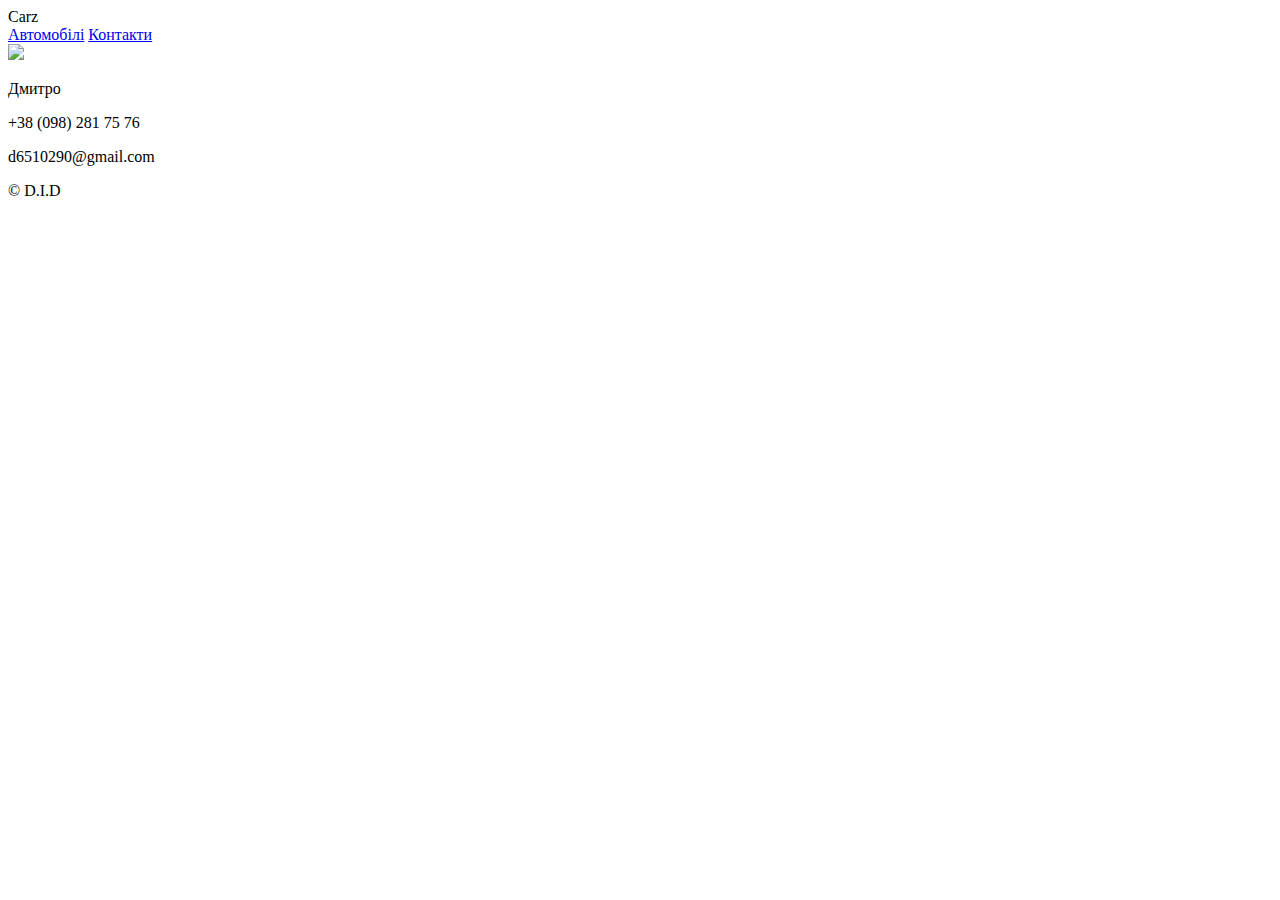
==== index.html @ badc142f "Add files via upload" ====
<!DOCTYPE html>
<html lang="en">
<head>
    <meta charset="UTF-8">
    <meta name="viewport" content="width=device-width, initial-scale=1.0">
    <title>Document</title>
</head>
<body>
    <header>
        <div class=".logo">
            Carz
        </div>
        <nav>
        <div class="">
            <a href="#">Автомобілі</a>
            <a href="#">Контакти</a>
        </nav>
<main>
  
   
      
   
    </div>
    
</main>

<footer class="footer">
    <div class="contact">
      <div class="person">
        <div class="icon">
            <img src="https://svetiashke.github.io/img/people_icon.png">
        </div>
        <section id="contact">
        <p class="name">Дмитро</p>
            </section>
        <p class="phone">+38 (098) 281 75 76</p>
        <p class="email">d6510290@gmail.com</p>
      </div>
    <p class="copyright">© D.I.D</p>
</footer>
</body>
</html>
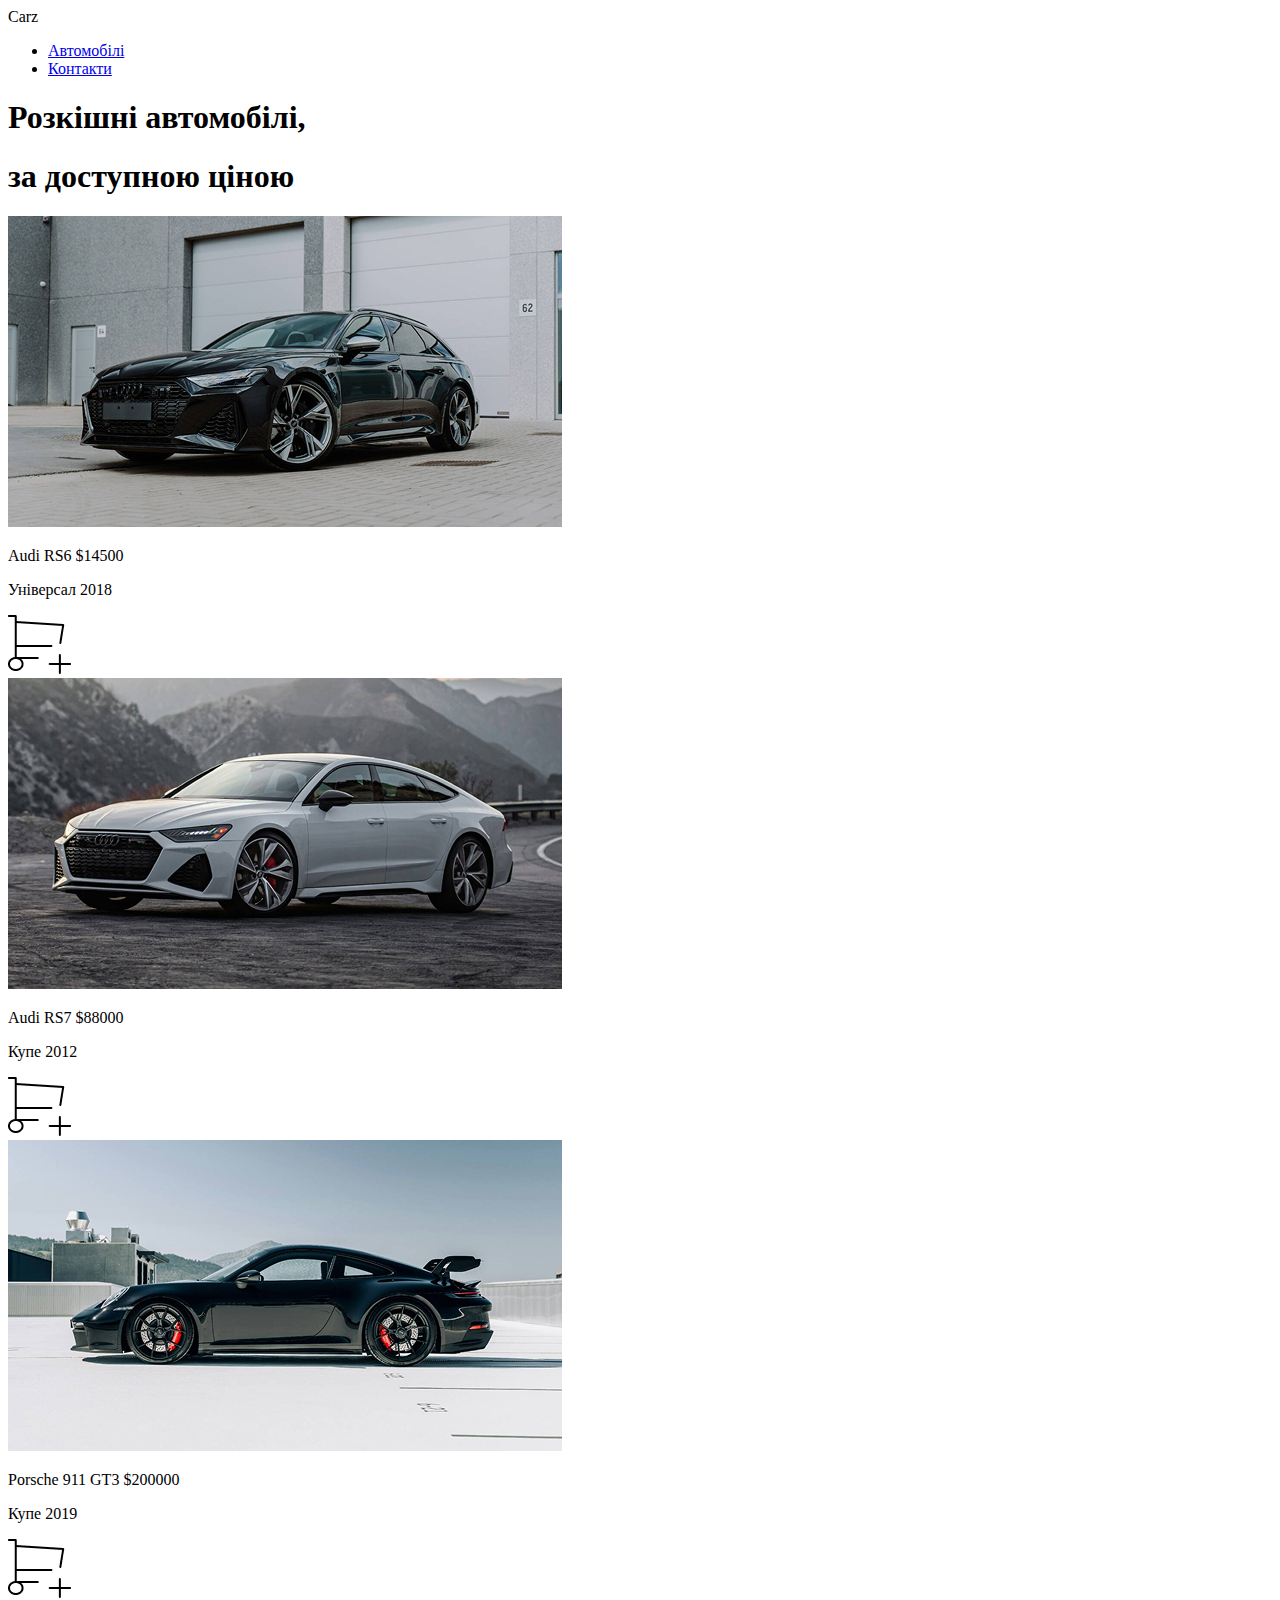
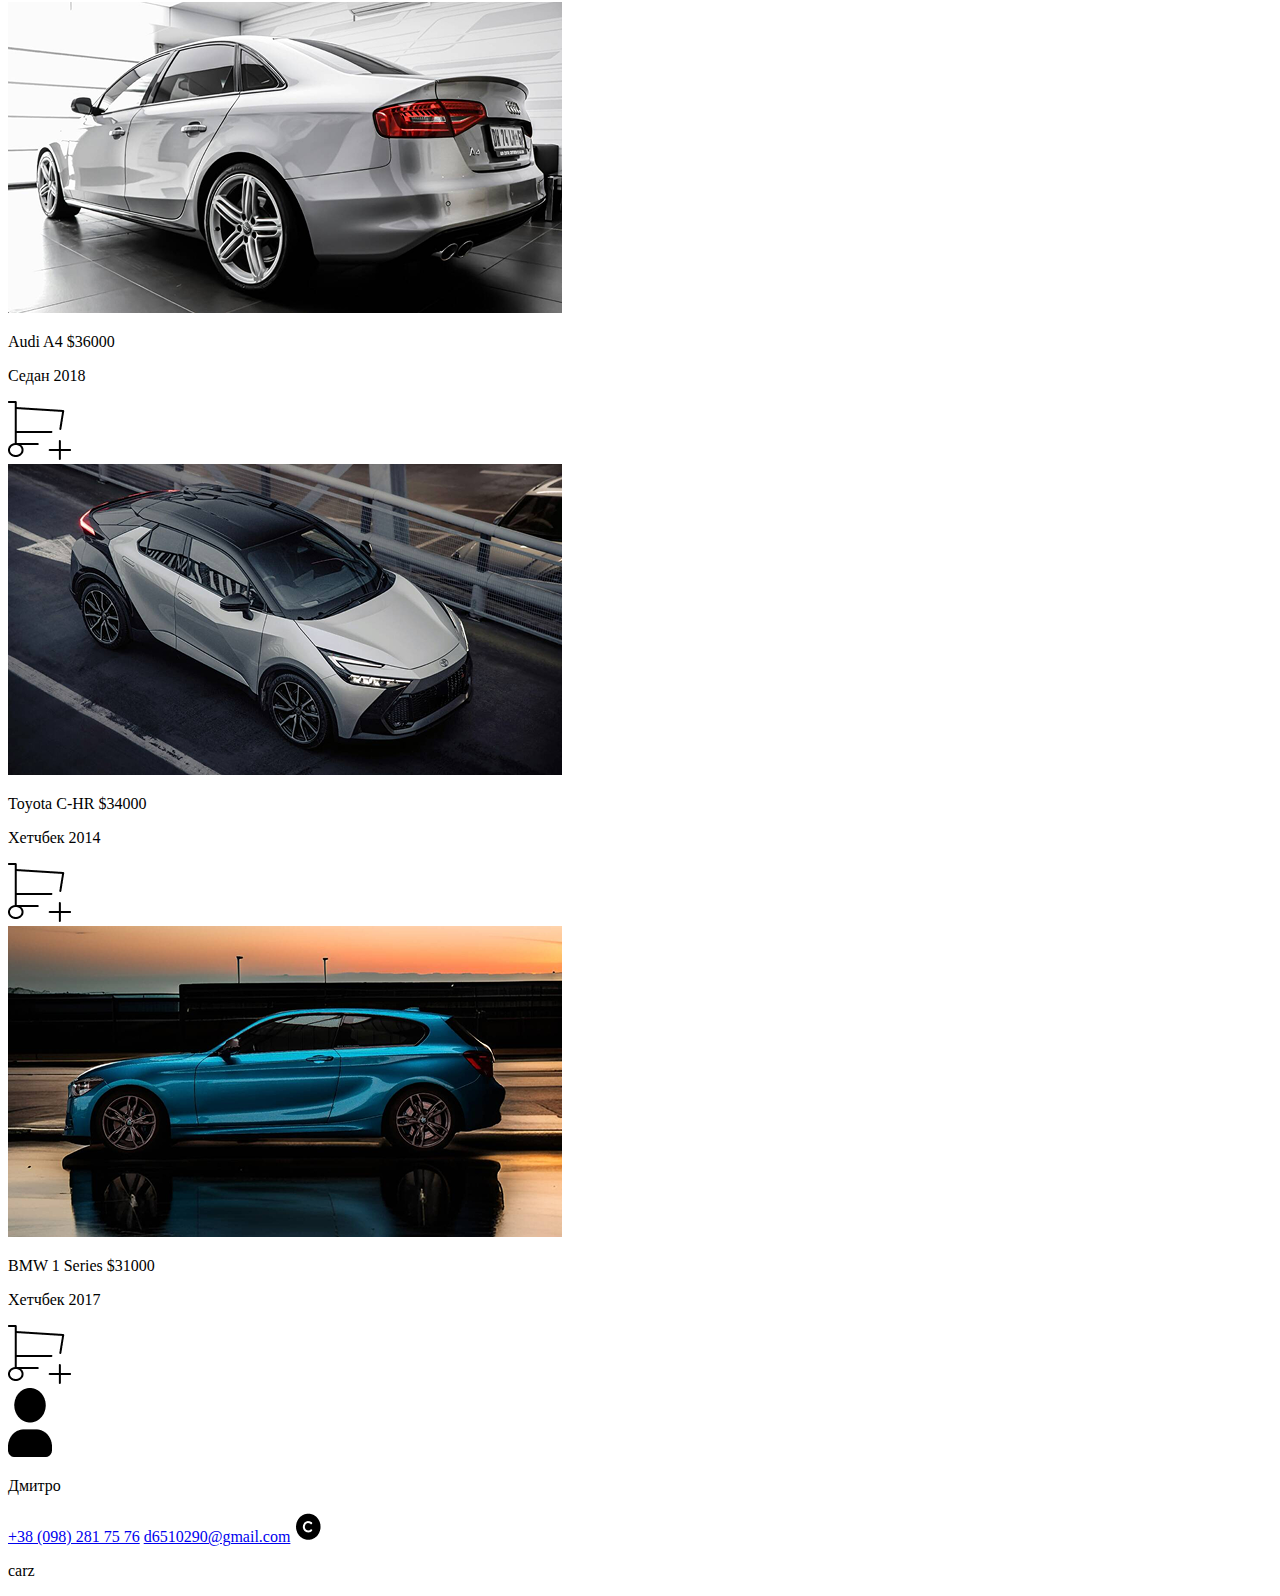
==== commit 638b3998: "Add files via upload" ====
--- a/index.html
+++ b/index.html
@@ -11,32 +11,93 @@
             Carz
         </div>
         <nav>
-        <div class="">
-            <a href="#">Автомобілі</a>
-            <a href="#">Контакти</a>
+            <ul>
+                <li> <a href="#">Автомобілі</a></li>
+                <li><a href="#">Контакти</a></li>
+            </ul>
+            
         </nav>
+        <div>
+            <h1>Розкішні автомобілі,</h1>
+            <h1>за доступною ціною</h1>
+        </div>
+    </header>
 <main>
-  
-   
-      
-   
+    <div>
+        <img src="./img/1.png">
+        <div>
+            <div>
+                <p>Audi RS6 $14500</p>
+                <p>Універсал 2018</p>
+            </div>
+            <img src="./img/shop1.png">
+        </div>
+    </div>
+
+    <div>
+        <img src="./img/2.png">
+        <div>
+            <div>
+                <p>Audi RS7 $88000</p>
+                <p>Купе 2012</p>
+            </div>
+            <img src="./img/shop1.png">
+        </div>
+    </div> 
+    
+    <div>
+        <img src="./img/3.png">
+        <div>
+            <div>
+                <p>Porsche 911 GT3 $200000</p>
+                <p>Купе 2019</p>
+            </div>
+            <img src="./img/shop1.png">
+        </div>
     </div>
     
+    <div>
+        <img src="./img/4.png">
+        <div>
+            <div>
+                <p>Audi A4 $36000</p>
+                <p>Седан 2018</p>
+            </div>
+            <img src="./img/shop1.png">
+        </div>
+    </div> 
+    
+    <div>
+        <img src="./img/5.png">
+        <div>
+            <div>
+                <p>Toyota C-HR $34000</p>
+                <p>Хетчбек 2014</p>
+            </div>
+            <img src="./img/shop1.png">
+        </div>
+    </div>    
+
+    <div>
+        <img src="./img/6.png">
+        <div>
+            <div>
+                <p>BMW 1 Series $31000</p>
+                <p>Хетчбек 2017</p>
+            </div>
+            <img src="./img/shop1.png">
+        </div>
+    </div>    
 </main>
 
-<footer class="footer">
-    <div class="contact">
-      <div class="person">
-        <div class="icon">
-            <img src="https://svetiashke.github.io/img/people_icon.png">
-        </div>
-        <section id="contact">
-        <p class="name">Дмитро</p>
-            </section>
-        <p class="phone">+38 (098) 281 75 76</p>
-        <p class="email">d6510290@gmail.com</p>
-      </div>
-    <p class="copyright">© D.I.D</p>
+<footer>
+<img src="./img/chelovek.png">
+<p>Дмитро</p>
+<a href="tel:+380982817576">+38 (098) 281 75 76</a>
+<a href="mailto:d6510290@gmail.com">d6510290@gmail.com</a>
+<img src="./img/copyraite.png">
+<p>carz</p>
 </footer>
+
 </body>
 </html>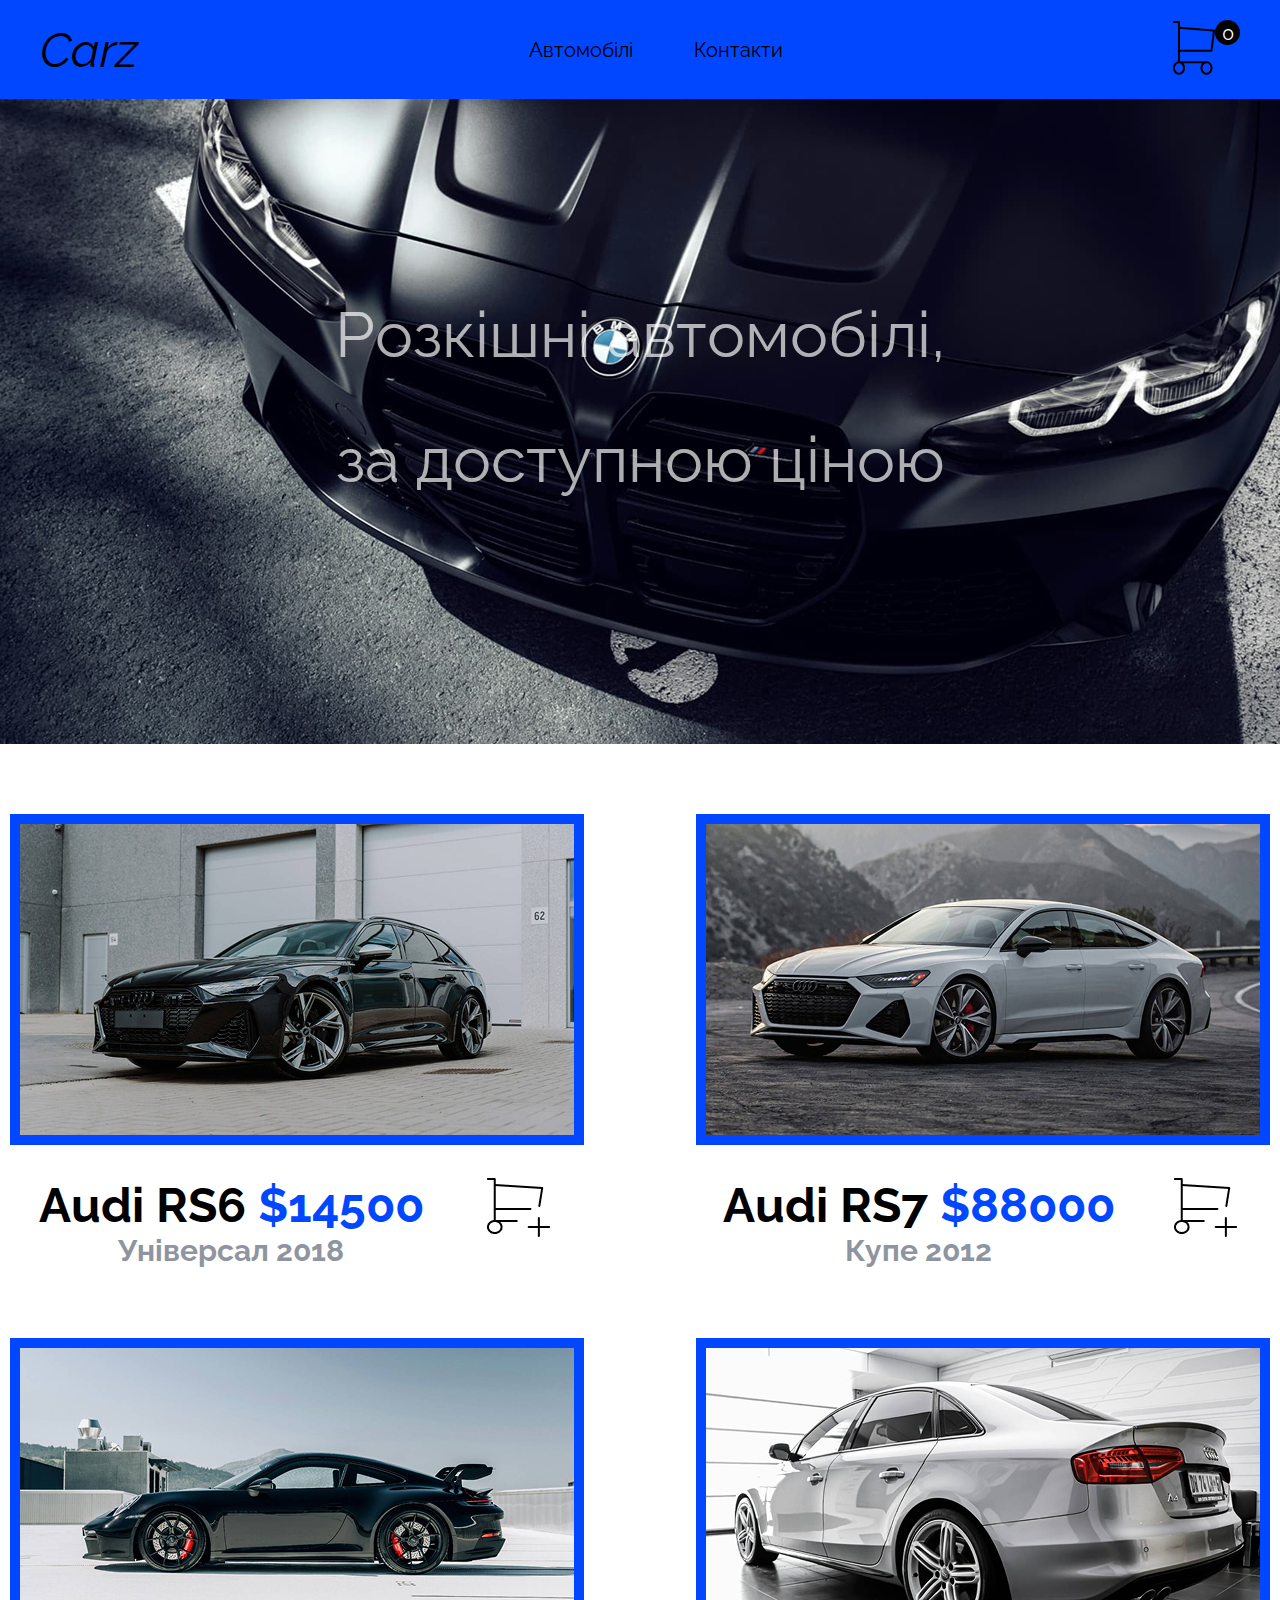
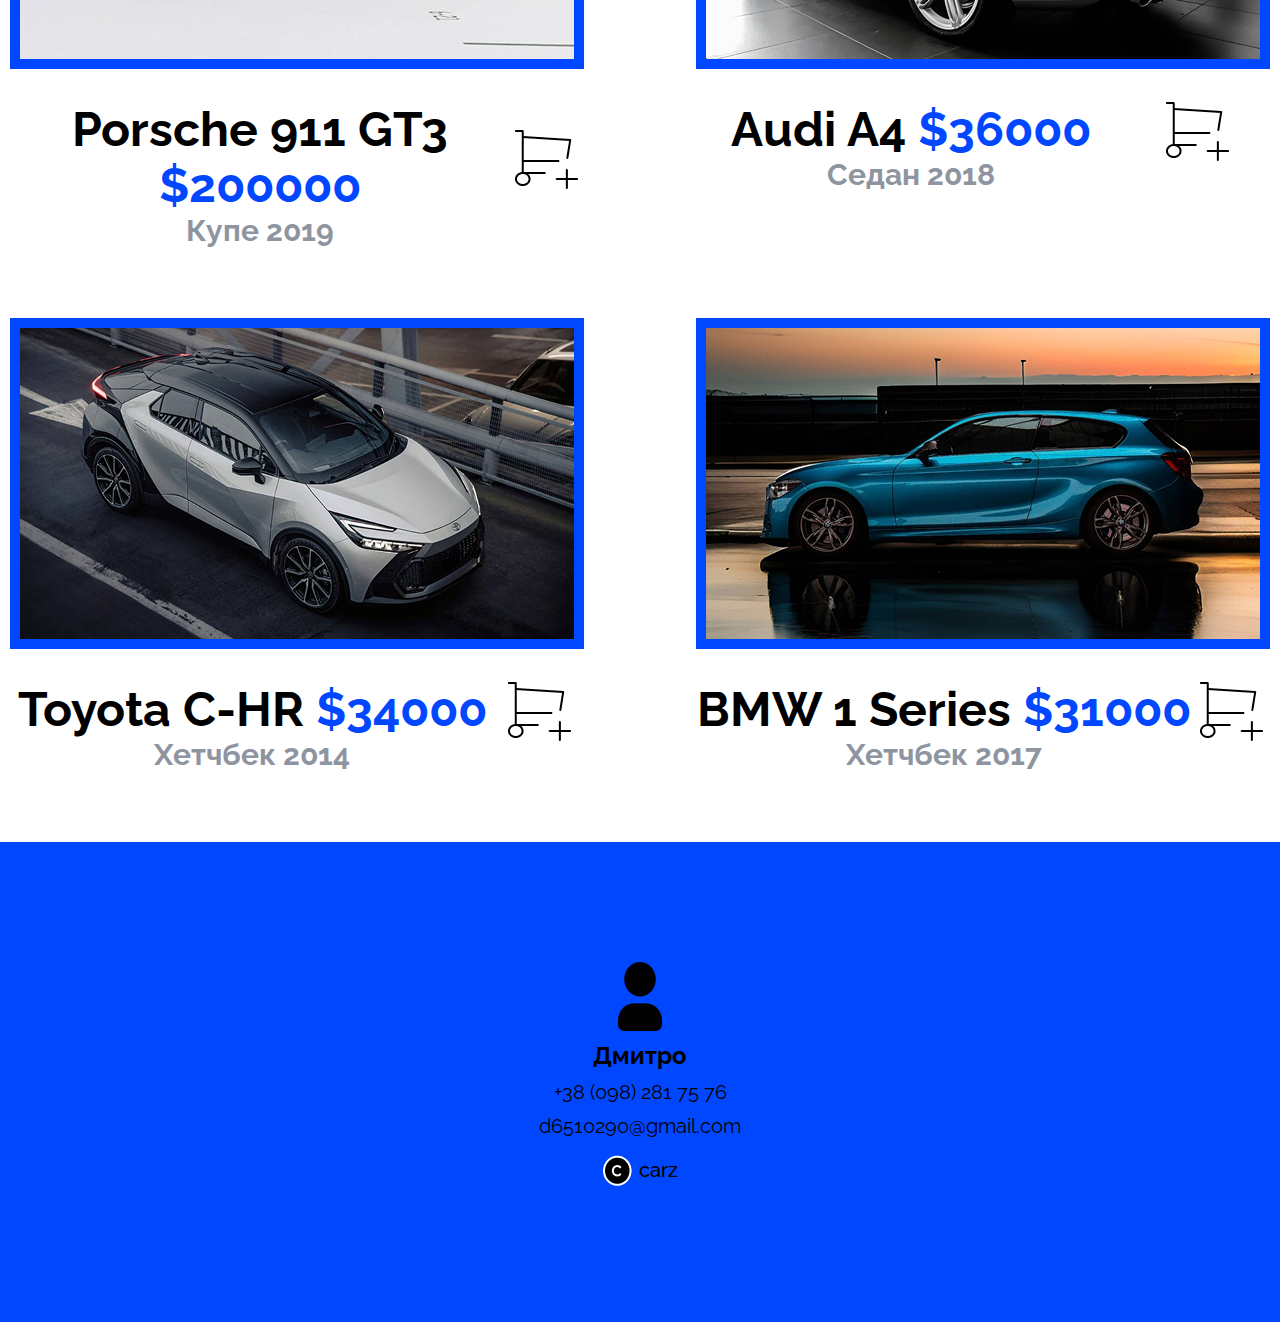
==== commit a3717388: "Add files via upload" ====
--- a/index.html
+++ b/index.html
@@ -3,101 +3,120 @@
 <head>
     <meta charset="UTF-8">
     <meta name="viewport" content="width=device-width, initial-scale=1.0">
-    <title>Document</title>
+    <title>Carz</title>
+    <link rel="stylesheet" href="./main.css">
 </head>
 <body>
     <header>
-        <div class=".logo">
-            Carz
+        <div class="nav">
+            <div class="logo">
+                Carz
+            </div>
+            <nav>
+                <ul class="menu">
+                    <li><a href="./index.html" class="menu-item">Автомобілі</a></li>
+                    <li><a href="#footer" class="menu-item">Контакти</a></li>
+                </ul>
+                
+            </nav>
+
+            <div class="shop-img">
+                <a href="./cart.html"><img src="./img/shop.png"></a>
+                <div class="cart-count">0</div>
+            </div>
         </div>
-        <nav>
-            <ul>
-                <li> <a href="#">Автомобілі</a></li>
-                <li><a href="#">Контакти</a></li>
-            </ul>
-            
-        </nav>
-        <div>
+        <div class="hero">
             <h1>Розкішні автомобілі,</h1>
             <h1>за доступною ціною</h1>
         </div>
     </header>
 <main>
-    <div>
-        <img src="./img/1.png">
-        <div>
+    <div class="row">
+    <div class="product" data-name="Audi RS6" data-price="14500" data-image="./img/1.png">
+        <img src="./img/1.png" class="prod-img">
+        <div class="prod-text">
             <div>
-                <p>Audi RS6 $14500</p>
-                <p>Універсал 2018</p>
+                <p class="product-title">Audi RS6 <span class="price">$14500</span></p>
+                <p class="subtitle">Універсал 2018</p>
             </div>
-            <img src="./img/shop1.png">
-        </div>
-    </div>
-
-    <div>
-        <img src="./img/2.png">
-        <div>
-            <div>
-                <p>Audi RS7 $88000</p>
-                <p>Купе 2012</p>
-            </div>
-            <img src="./img/shop1.png">
-        </div>
-    </div> 
-    
-    <div>
-        <img src="./img/3.png">
-        <div>
-            <div>
-                <p>Porsche 911 GT3 $200000</p>
-                <p>Купе 2019</p>
-            </div>
-            <img src="./img/shop1.png">
+            <button class="add-to-cart"><img src="./img/shop1.png"></button>
         </div>
     </div>
     
-    <div>
-        <img src="./img/4.png">
-        <div>
+
+    <div class="product" data-name="Audi RS7" data-price="88000" data-image="./img/2.png">
+        <img src="./img/2.png" class="prod-img">
+        <div class="prod-text">
             <div>
-                <p>Audi A4 $36000</p>
-                <p>Седан 2018</p>
+                <p class="product-title">Audi RS7 <span class="price">$88000</span></p>
+                <p class="subtitle">Купе 2012</p>
             </div>
-            <img src="./img/shop1.png">
+            <button class="add-to-cart"><img src="./img/shop1.png"></button>
         </div>
     </div> 
+    </div>
     
-    <div>
-        <img src="./img/5.png">
-        <div>
+    <div class="row">
+    <div class="product" data-name="Porsche 911 GT3" data-price="200000" data-image="./img/3.png">
+        <img src="./img/3.png" class="prod-img">
+        <div class="prod-text">
             <div>
-                <p>Toyota C-HR $34000</p>
-                <p>Хетчбек 2014</p>
+                <p class="product-title">Porsche 911 GT3 <span class="price">$200000</span></p>
+                <p class="subtitle">Купе 2019</p>
             </div>
-            <img src="./img/shop1.png">
+            <button class="add-to-cart"><img src="./img/shop1.png"></button>
+        </div>
+    </div>
+    
+    <div class="product" data-name="Audi A4" data-price="36000" data-image="./img/4.png">
+        <img src="./img/4.png" class="prod-img">
+        <div class="prod-text">
+            <div>
+                <p class="product-title">Audi A4 <span class="price">$36000</span></p>
+                <p class="subtitle">Седан 2018</p>
+            </div>
+            <button class="add-to-cart"><img src="./img/shop1.png"></button>
+        </div>
+    </div> 
+    </div>
+    
+    <div class="row">
+    <div class="product" data-name="Toyota C-HR" data-price="34000" data-image="./img/5.png">
+        <img src="./img/5.png" class="prod-img">
+        <div class="prod-text">
+            <div>
+                <p class="product-title">Toyota C-HR <span class="price">$34000</span></p>
+                <p class="subtitle">Хетчбек 2014</p>
+            </div>
+            <button class="add-to-cart"><img src="./img/shop1.png"></button>
         </div>
     </div>    
 
-    <div>
-        <img src="./img/6.png">
-        <div>
+    <div class="product" data-name="BMW 1 Series" data-price="31000" data-image="./img/6.png">
+        <img src="./img/6.png" class="prod-img">
+        <div class="prod-text">
             <div>
-                <p>BMW 1 Series $31000</p>
-                <p>Хетчбек 2017</p>
+                <p class="product-title">BMW 1 Series <span class="price">$31000</span></p>
+                <p class="subtitle">Хетчбек 2017</p>
             </div>
-            <img src="./img/shop1.png">
+            <button class="add-to-cart"><img src="./img/shop1.png"></button>
         </div>
+    </div>
     </div>    
 </main>
 
-<footer>
-<img src="./img/chelovek.png">
-<p>Дмитро</p>
-<a href="tel:+380982817576">+38 (098) 281 75 76</a>
-<a href="mailto:d6510290@gmail.com">d6510290@gmail.com</a>
+<footer id="footer">
+<img src="./img/chelovek.png" class="footer-img">
+<p class="footer-name">Дмитро</p>
+<a href="tel:+380982817576" class="footer-contact">+38 (098) 281 75 76</a>
+<a href="mailto:d6510290@gmail.com" class="footer-contact">d6510290@gmail.com</a>
+<div class="copy">
 <img src="./img/copyraite.png">
-<p>carz</p>
+<p class="footer-logo">carz</p>
+</div>
 </footer>
+
+<script src="./script.js"></script>
 
 </body>
 </html>--- a/main.css
+++ b/main.css
@@ -0,0 +1,212 @@
+@import url('https://fonts.googleapis.com/css2?family=Raleway:ital,wght@0,100..900;1,100..900&display=swap');
+
+body{
+    font-family: 'Raleway';
+    margin: auto;
+    height: 100%;
+}
+
+header{
+    background-color: #0047FF;
+    padding-top: 20px;
+    
+}
+
+.nav{
+    display: flex;
+    justify-content: space-between;
+    align-items: center;
+    width: 1200px;
+    margin: auto;
+    margin-bottom: 20px;
+}
+
+.logo{
+    font-size: 48px;
+    font-style: italic;
+    margin-top: 0;
+    margin-bottom: 0;
+}
+
+.menu-item{
+    font-size: 20px;
+    font-weight: 400;
+    text-decoration: none;
+    color: black;
+}
+
+.menu{
+    list-style: none;
+    padding-left: 0;
+    margin-top: 0;
+    margin-bottom: 0;
+    display: flex;
+    justify-content: space-between;
+    width: 254px;
+}
+
+.cart-count{
+    background-color: black;
+    color: white;
+    width: 25px;
+    height: 25px;
+    border-radius: 50%;
+    font-weight: 400;
+    font-size: 20px;
+    display: flex;
+    justify-content: center;
+    align-items: center;
+}
+
+.shop-img{
+    display: flex;
+    align-items: flex-start;
+}
+
+.hero{
+    background-image: url('./img/hero.png');
+    height: 645px;
+    background-size: cover;
+    display: flex;
+    flex-direction: column;
+    justify-content: center;
+    align-items: center;
+}
+
+.hero h1{
+    color: rgba(255, 255, 255, 0.68);
+    font-size: 64px;
+    font-weight: 400;
+    margin-top: 0;
+    margin-bottom: 50px;
+}
+
+.prod-img{
+    border: 10px solid #0047FF;
+}
+
+.product{
+    width: 574px;
+}
+
+.product-title{
+    font-size: 48px;
+    font-weight: 700;
+    margin-top: 28px;
+    margin-bottom: 0;
+    text-align: center;
+}
+
+.price{
+    color: #0047FF;
+}
+
+.subtitle{
+    color: #8F95A0;
+    font-size: 30px;
+    font-weight: 700;
+    margin-top: 0;
+    margin-bottom: 0;
+    text-align: center;
+}
+
+.add-to-cart{
+    border: none;
+    background-color: white;
+}
+
+.prod-text{
+    display: flex;
+    justify-content: space-around;
+    align-items: center;
+}
+
+.row{
+    display: flex;
+    justify-content: space-between;
+    width: 1260px;
+    margin: auto;
+    margin-bottom: 70px;
+}
+
+main{
+    padding-top: 70px;
+}
+
+footer{
+    background-color: #0047FF;
+    padding-top: 120px;
+    padding-bottom: 120px;
+}
+
+.footer-img{
+    display: block;
+    margin: auto;
+}
+
+.footer-name{
+    font-size: 24px;
+    font-weight: 700;
+    text-align: center;
+    margin-top: 10px;
+    margin-bottom: 0;
+}
+
+.footer-contact{
+    color: black;
+    text-decoration: none;
+    font-size: 20px;
+    font-weight: 400;
+    display: block;
+    text-align: center;
+    margin-top: 10px;
+    
+}
+
+.footer-logo{
+    font-size: 20px;
+    font-weight: 500;
+}
+
+.copy{
+    display: flex;
+    align-items: center;
+    justify-content: space-between;
+    width: 75px;
+    margin: auto;
+}
+
+#clear-cart {
+    font-size: 16px;
+    font-weight: 400;
+    background-color: #0047FF;
+    color: white;
+    border: none;
+    padding: 10px 20px;
+    transform: scale(1);
+    transition: transform 0.2s linear;
+}
+
+.total-block {
+    width: 1180px;
+    display: flex;
+    justify-content: space-around;
+    align-items: center;
+    margin: auto;
+    margin-top: 100px;
+    margin-bottom: 100px;
+
+}
+
+.cart-item {
+    width: 1000px;
+    margin: auto;
+    margin-top: 60px;
+}
+
+main p {
+    font-size: 20px;
+    font-weight: 700;
+    margin-top: 0;
+    margin-bottom: 0;
+}